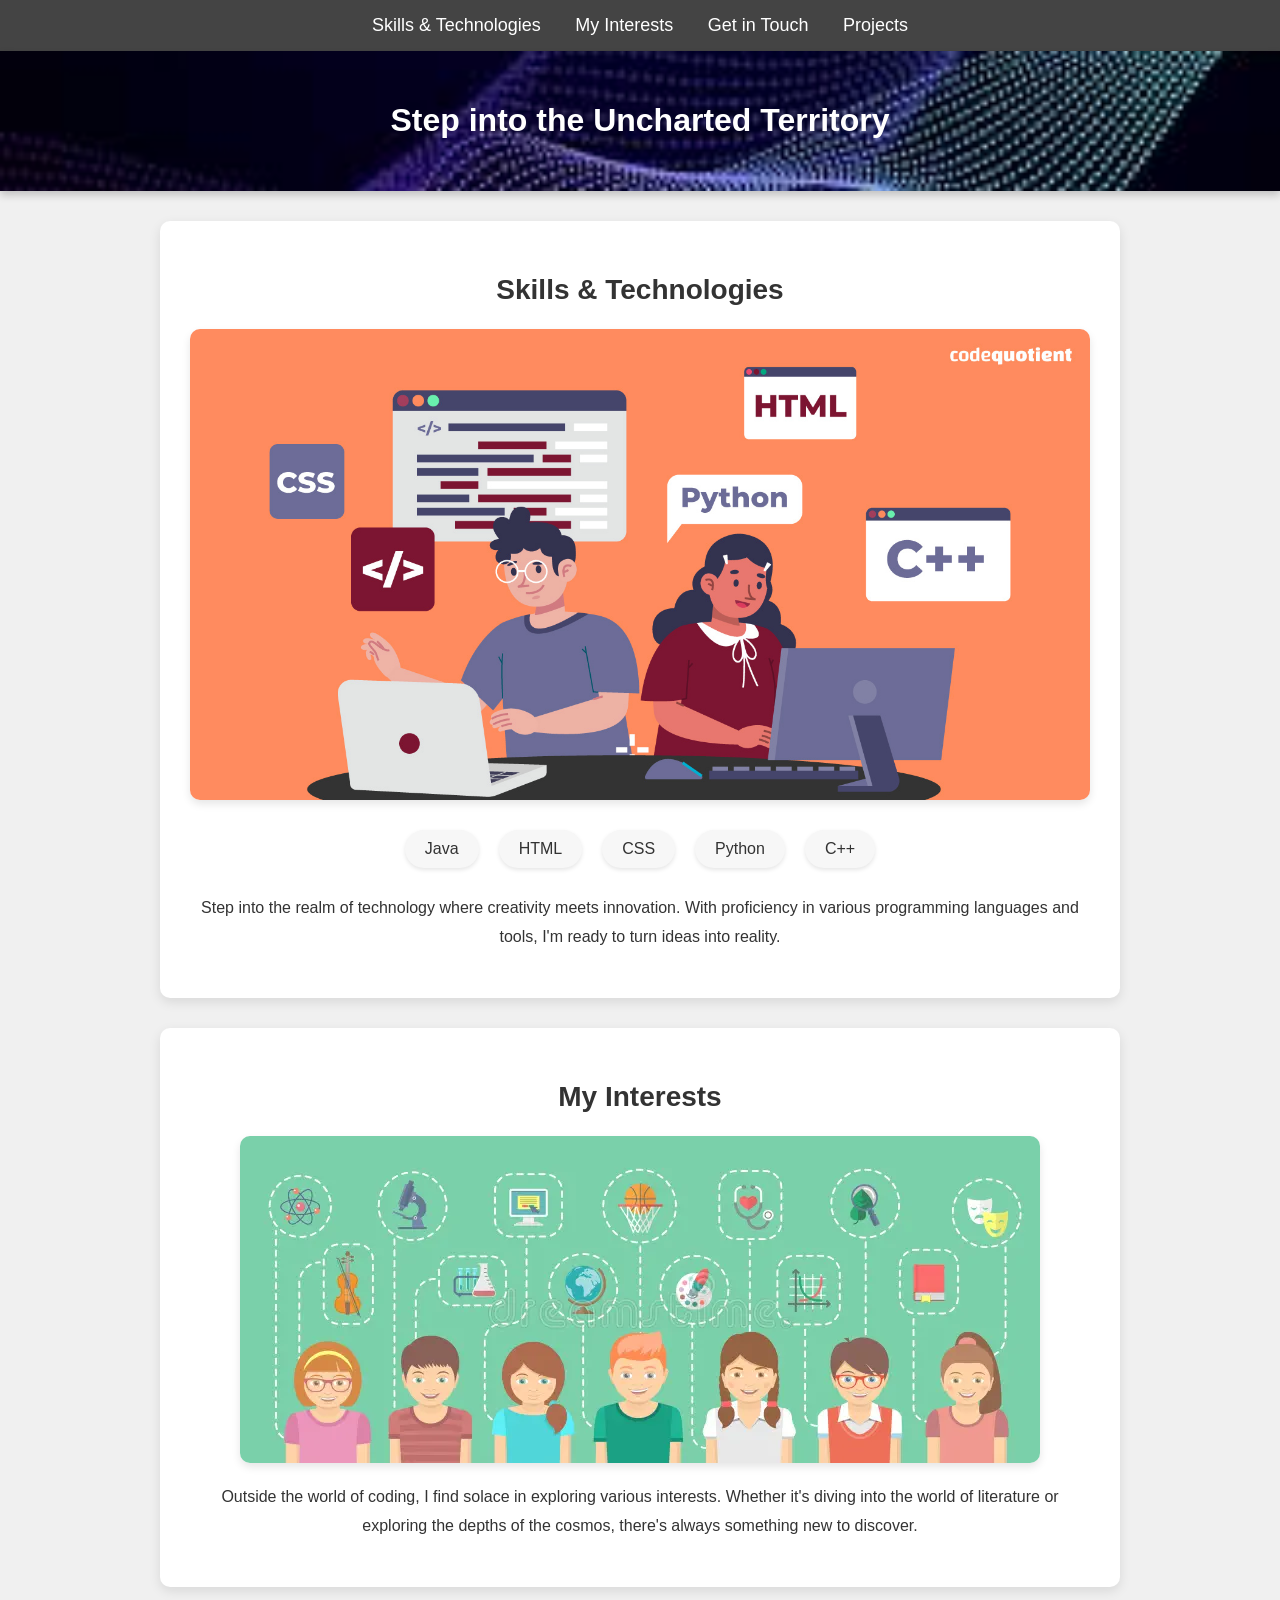
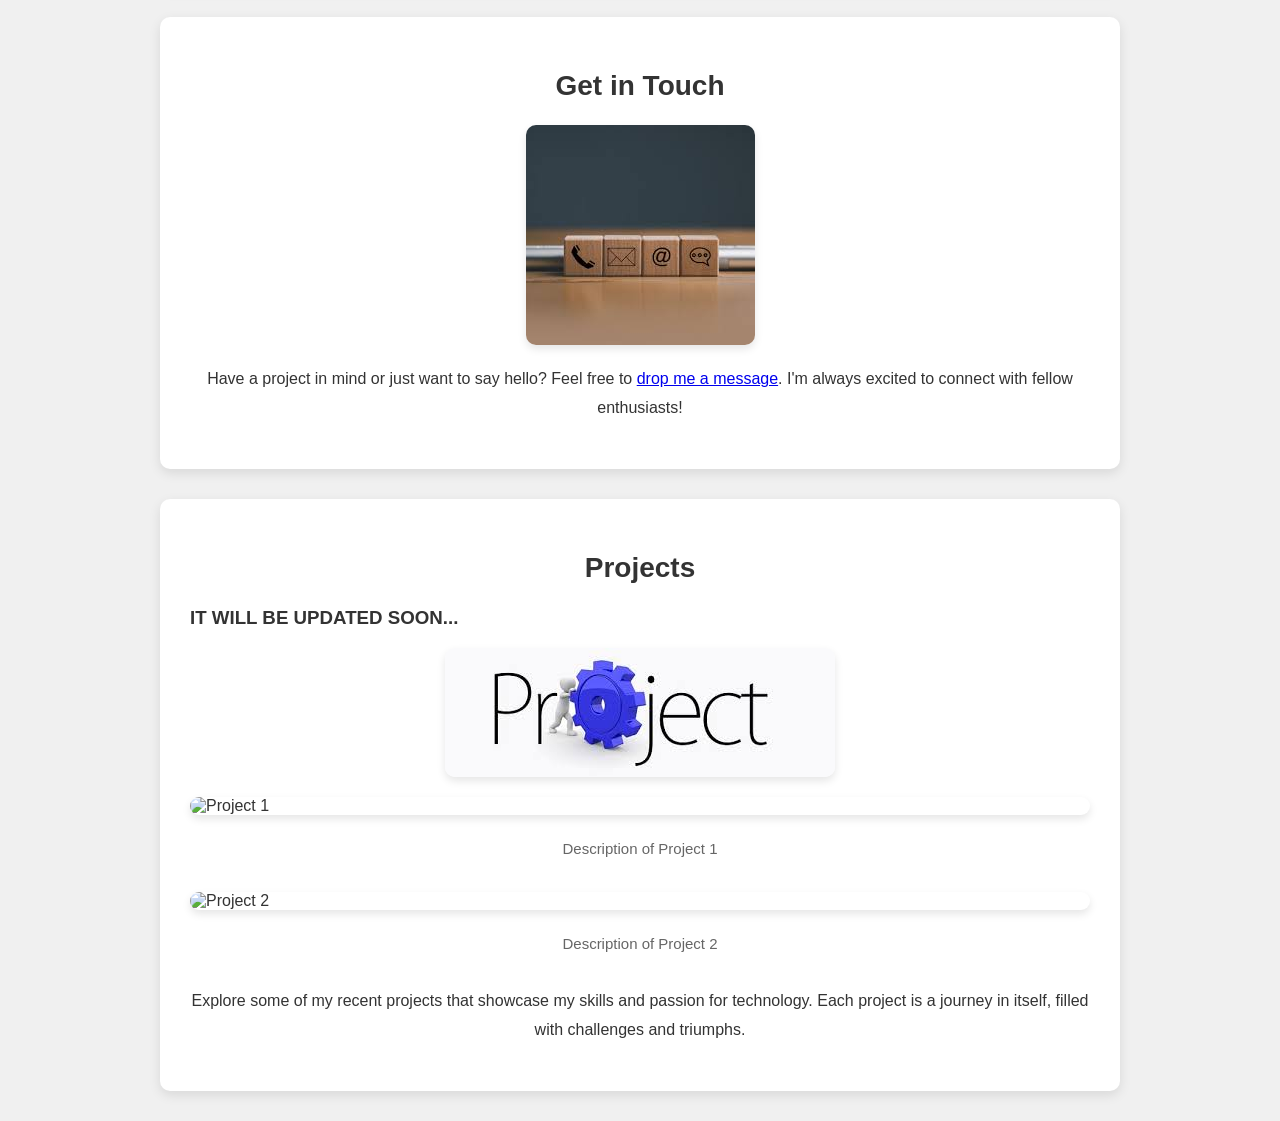
==== check.html @ 7812d4f0 "Add files via upload" ====
<!DOCTYPE html>
<html lang="en">
<head>
    <meta charset="UTF-8">
    <meta name="viewport" content="width=device-width, initial-scale=1.0">
    <title>Sourya Kumar - Journey into Technology</title>
    <style>
        /* Base styles */
        body {
            font-family: 'Helvetica Neue', Arial, sans-serif;
            margin: 0;
            padding: 0;
            background-color: #f0f0f0;
            color: #333;
        }

        header {
            background-color: #333;
            color: white;
            padding: 30px;
            text-align: center;
            background-image: linear-gradient(to bottom right, #333, #555);
            box-shadow: 0 4px 8px rgba(0, 0, 0, 0.2);
            background: url('header_bg.jpg') no-repeat center center/cover;
        }

        nav {
            background-color: #444;
            text-align: center;
            padding: 15px;
            box-shadow: 0 2px 4px rgba(0, 0, 0, 0.1);
        }

        nav a {
            color: white;
            text-decoration: none;
            margin: 0 15px;
            font-size: 18px;
            transition: color 0.3s ease, transform 0.3s ease;
        }

        nav a:hover {
            color: #ffd700;
            transform: scale(1.1);
        }

        section {
            padding: 30px;
            margin: 30px auto;
            max-width: 900px;
            background-color: #fff;
            border-radius: 10px;
            box-shadow: 0 4px 12px rgba(0, 0, 0, 0.1);
        }

        h2 {
            font-family: 'Segoe UI', Tahoma, Geneva, Verdana, sans-serif;
            color: #333;
            font-size: 28px;
            text-align: center;
        }

        p {
            line-height: 1.8;
            font-size: 16px;
            text-align: center;
        }

        img {
            max-width: 100%;
            border-radius: 10px;
            box-shadow: 0 4px 8px rgba(0, 0, 0, 0.1);
            margin-bottom: 20px;
            display: block;
            margin-left: auto;
            margin-right: auto;
        }

        ul {
            list-style: none;
            padding: 0;
            text-align: center;
        }

        ul li {
            padding: 10px 20px;
            margin: 10px;
            background-color: #f7f7f7;
            border-radius: 20px;
            display: inline-block;
            font-size: 16px;
            color: #333;
            box-shadow: 0 2px 4px rgba(0, 0, 0, 0.1);
        }

        .project {
            margin-bottom: 30px;
        }

        .project img {
            transition: transform 0.3s ease;
        }

        .project img:hover {
            transform: scale(1.05);
        }

        .project-description {
            font-size: 15px;
            color: #666;
            text-align: center;
        }

        /* Media queries for responsive design */
        @media only screen and (max-width: 768px) {
            body {
                font-size: 16px;
            }

            header {
                font-size: 24px;
                padding: 20px 10px;
            }

            nav {
                padding: 10px 0;
            }

            nav a {
                margin: 0 10px;
                font-size: 16px;
            }

            section {
                padding: 20px;
                margin: 10px;
            }

            ul li {
                padding: 8px 16px;
                margin: 8px;
                font-size: 14px;
            }

            .project-description {
                font-size: 14px;
            }
        }
    </style>
</head>
<body>
    <nav>
        <a href="#" onclick="scrollToSection('coding-skills')">Skills &amp; Technologies</a>
        <a href="#" onclick="scrollToSection('interests')">My Interests</a>
        <a href="#" onclick="scrollToSection('contact')">Get in Touch</a>
        <a href="#" onclick="scrollToSection('projects')">Projects</a>
    </nav>

    <header>
        <h1>Step into the Uncharted Territory</h1>
    </header>

    <section id="coding-skills">
        <h2>Skills &amp; Technologies</h2>
        <img src="coding_skills.jpg" alt="Coding Skills">
        <ul id="coding-skills-list"></ul>
        <p>Step into the realm of technology where creativity meets innovation. With proficiency in various programming languages and tools, I'm ready to turn ideas into reality.</p>
    </section>

    <section id="interests">
        <h2>My Interests</h2>
        <img src="interests.jpg" alt="Interests">
        <p>Outside the world of coding, I find solace in exploring various interests. Whether it's diving into the world of literature or exploring the depths of the cosmos, there's always something new to discover.</p>
    </section>

    <section id="contact">
        <h2>Get in Touch</h2>
        <img src="contact_info.jpg" alt="Contact Information">
        <p>Have a project in mind or just want to say hello? Feel free to <a href="mailto:sourya791m@example.com">drop me a message</a>. I'm always excited to connect with fellow enthusiasts!</p>
    </section>

    <section id="projects">
        <h2>Projects</h2>
        <h3>IT WILL BE UPDATED SOON...</h3>
        <img src="projects.jpg" alt="Projects Showcase">
        <div id="projects-list"></div>
        <p>Explore some of my recent projects that showcase my skills and passion for technology. Each project is a journey in itself, filled with challenges and triumphs.</p>
    </section>

    <script>
        const codingSkills = ['Java', 'HTML', 'CSS', 'Python', 'C++'];
        const projects = [
            { name: 'Project 1', image: 'project1.jpg', description: 'Description of Project 1' },
            { name: 'Project 2', image: 'project2.jpg', description: 'Description of Project 2' }
        ];

        function populateCodingSkills() {
            const codingSkillsList = document.getElementById('coding-skills-list');
            codingSkills.forEach(skill => {
                const listItem = document.createElement('li');
                listItem.textContent = skill;
                codingSkillsList.appendChild(listItem);
            });
        }

        function populateProjects() {
            const projectsList = document.getElementById('projects-list');
            projects.forEach(project => {
                const projectDiv = document.createElement('div');
                projectDiv.classList.add('project');

                const image = document.createElement('img');
                image.src = project.image;
                image.alt = project.name;
                projectDiv.appendChild(image);

                const description = document.createElement('p');
                description.classList.add('project-description');
                description.textContent = project.description;
                projectDiv.appendChild(description);

                projectsList.appendChild(projectDiv);
            });
        }

        function scrollToSection(sectionId) {
            const section = document.getElementById(sectionId);
            section.scrollIntoView({ behavior: 'smooth' });
        }

        window.onload = function() {
            populateCodingSkills();
            populateProjects();
        };
    </script>
</body>
</html>
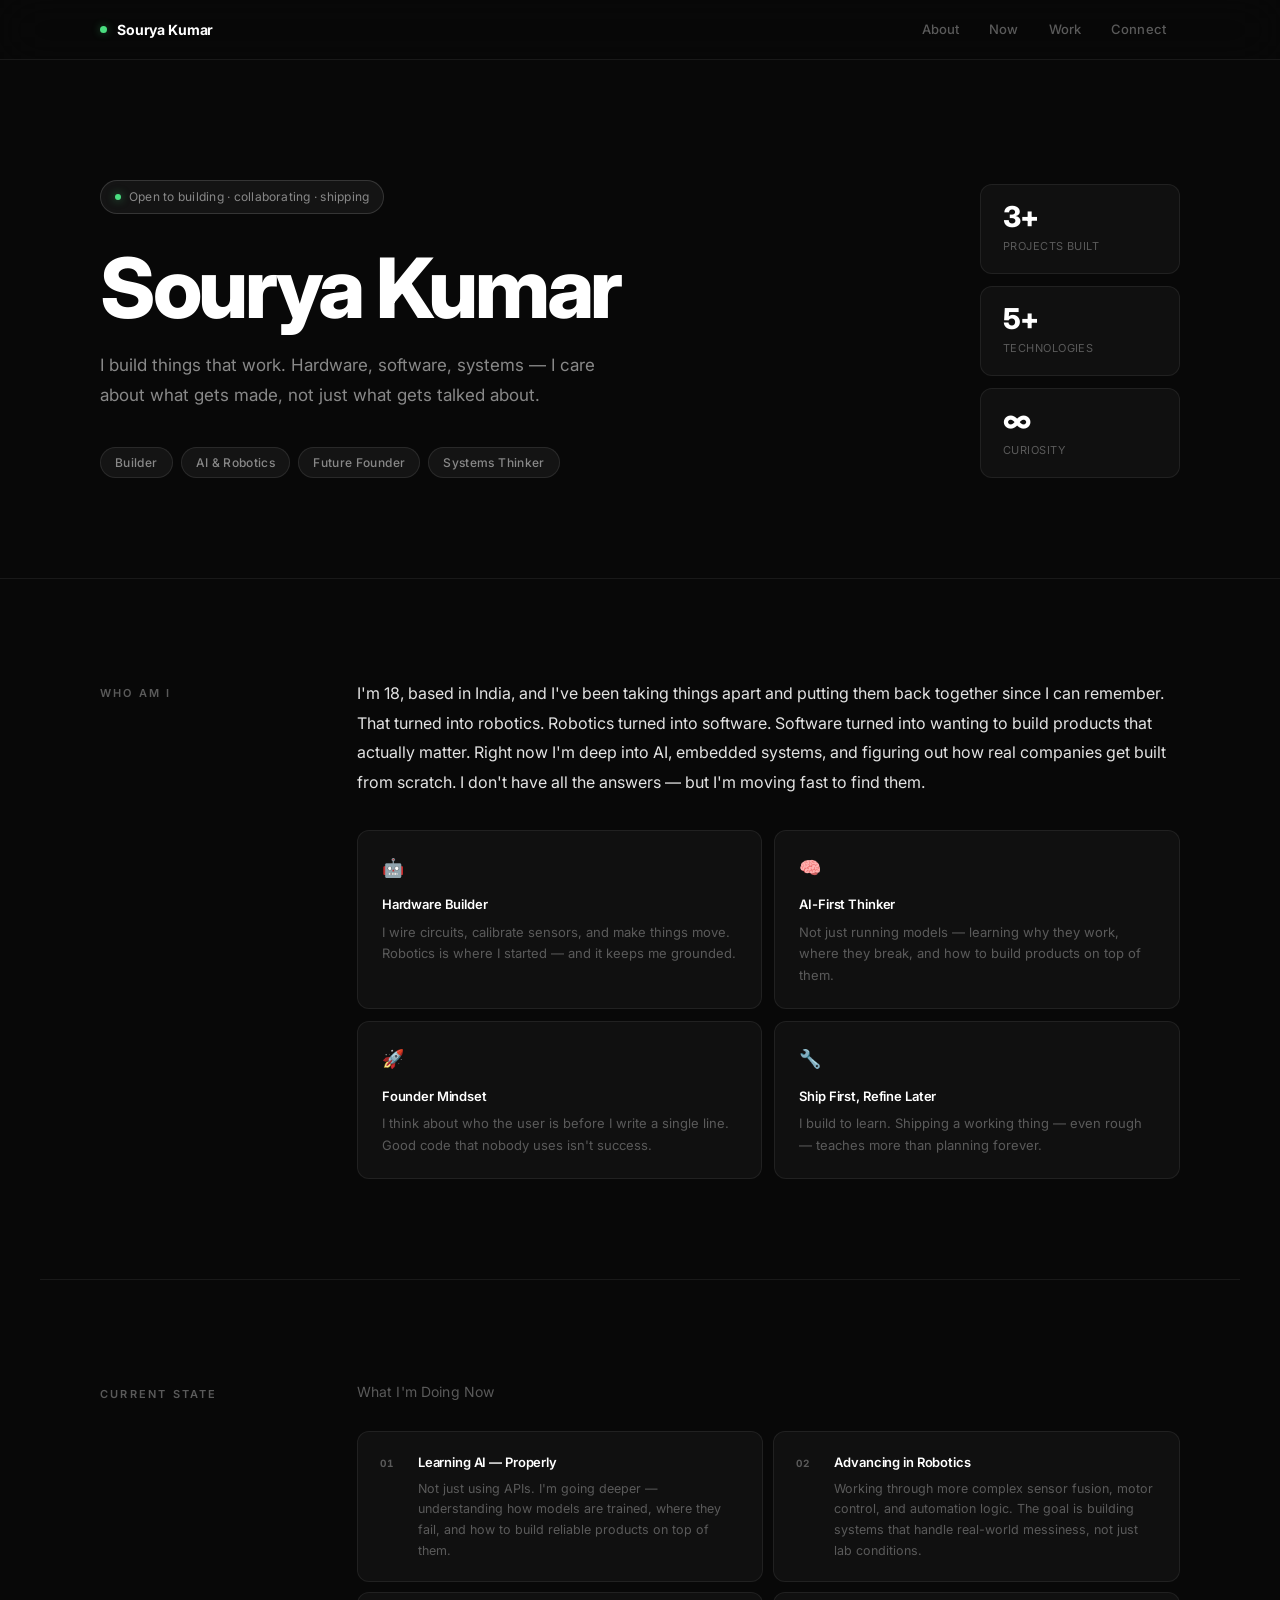
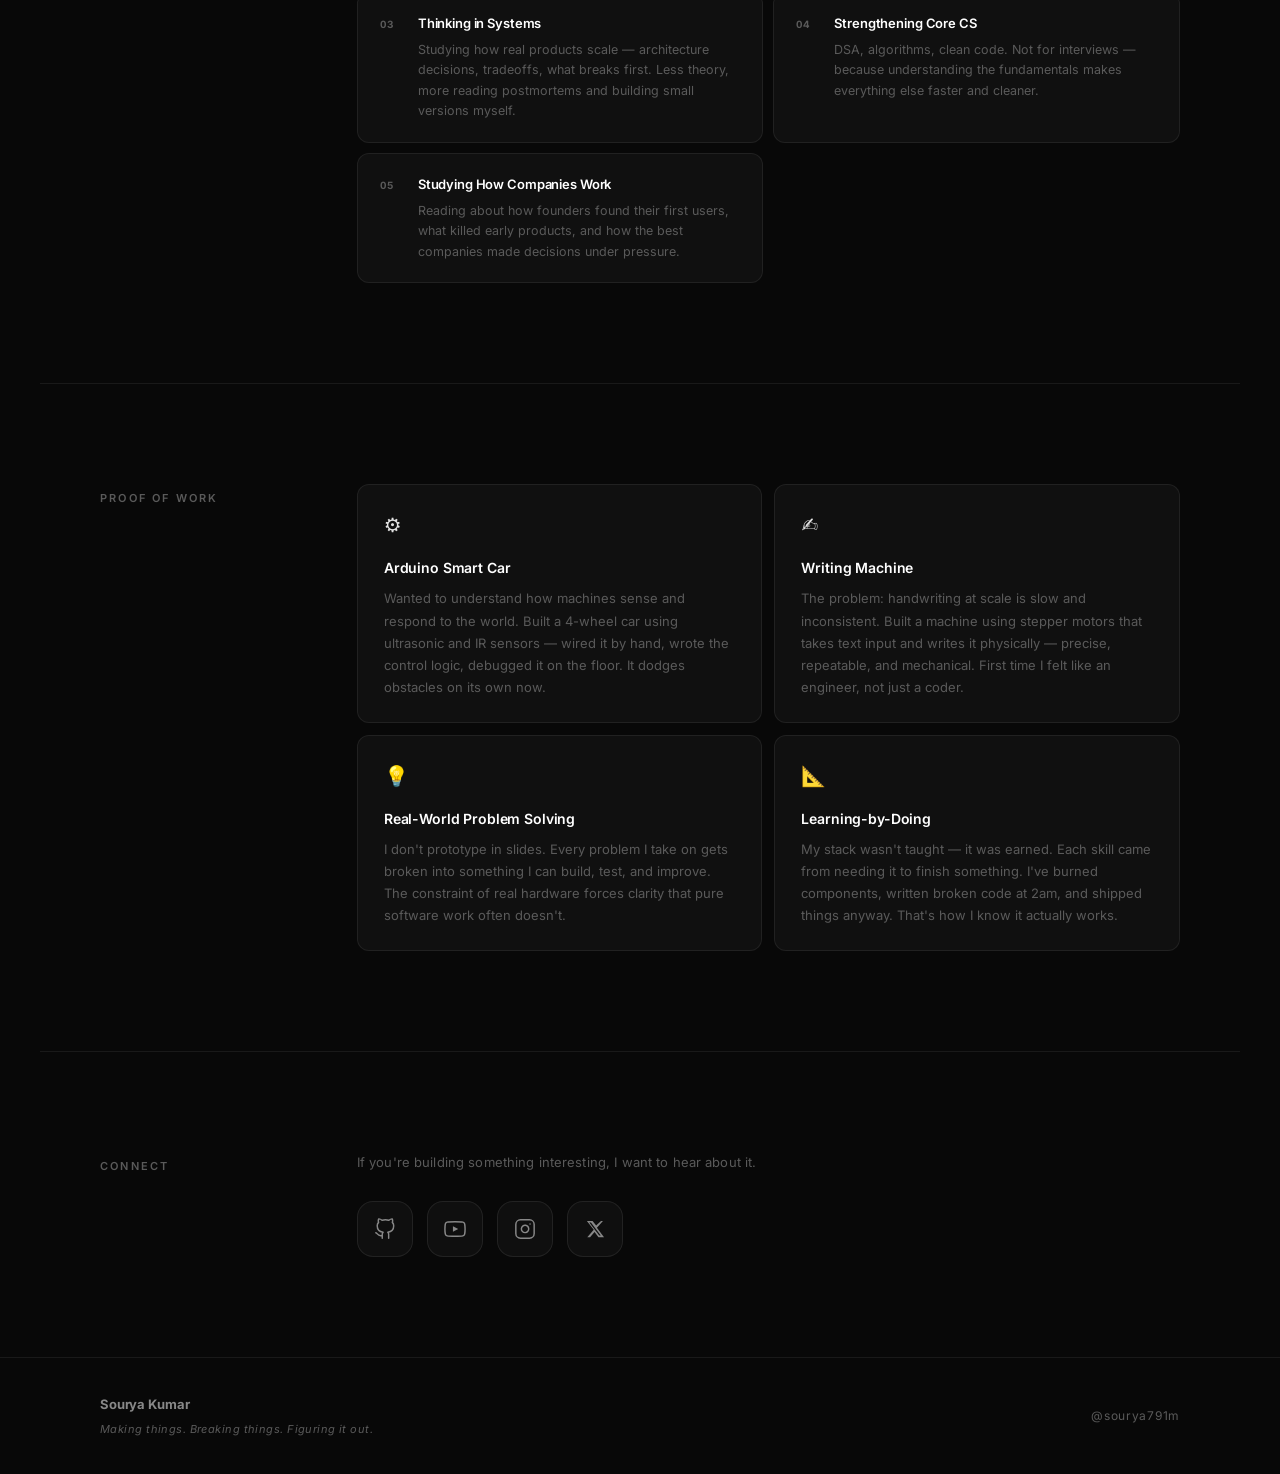
==== commit 3a6e9f59: "Add files via upload" ====
--- a/check.html
+++ b/check.html
@@ -1,237 +1,787 @@
 <!DOCTYPE html>
 <html lang="en">
 <head>
-    <meta charset="UTF-8">
-    <meta name="viewport" content="width=device-width, initial-scale=1.0">
-    <title>Sourya Kumar - Journey into Technology</title>
-    <style>
-        /* Base styles */
-        body {
-            font-family: 'Helvetica Neue', Arial, sans-serif;
-            margin: 0;
-            padding: 0;
-            background-color: #f0f0f0;
-            color: #333;
-        }
-
-        header {
-            background-color: #333;
-            color: white;
-            padding: 30px;
-            text-align: center;
-            background-image: linear-gradient(to bottom right, #333, #555);
-            box-shadow: 0 4px 8px rgba(0, 0, 0, 0.2);
-            background: url('header_bg.jpg') no-repeat center center/cover;
-        }
-
-        nav {
-            background-color: #444;
-            text-align: center;
-            padding: 15px;
-            box-shadow: 0 2px 4px rgba(0, 0, 0, 0.1);
-        }
-
-        nav a {
-            color: white;
-            text-decoration: none;
-            margin: 0 15px;
-            font-size: 18px;
-            transition: color 0.3s ease, transform 0.3s ease;
-        }
-
-        nav a:hover {
-            color: #ffd700;
-            transform: scale(1.1);
-        }
-
-        section {
-            padding: 30px;
-            margin: 30px auto;
-            max-width: 900px;
-            background-color: #fff;
-            border-radius: 10px;
-            box-shadow: 0 4px 12px rgba(0, 0, 0, 0.1);
-        }
-
-        h2 {
-            font-family: 'Segoe UI', Tahoma, Geneva, Verdana, sans-serif;
-            color: #333;
-            font-size: 28px;
-            text-align: center;
-        }
-
-        p {
-            line-height: 1.8;
-            font-size: 16px;
-            text-align: center;
-        }
-
-        img {
-            max-width: 100%;
-            border-radius: 10px;
-            box-shadow: 0 4px 8px rgba(0, 0, 0, 0.1);
-            margin-bottom: 20px;
-            display: block;
-            margin-left: auto;
-            margin-right: auto;
-        }
-
-        ul {
-            list-style: none;
-            padding: 0;
-            text-align: center;
-        }
-
-        ul li {
-            padding: 10px 20px;
-            margin: 10px;
-            background-color: #f7f7f7;
-            border-radius: 20px;
-            display: inline-block;
-            font-size: 16px;
-            color: #333;
-            box-shadow: 0 2px 4px rgba(0, 0, 0, 0.1);
-        }
-
-        .project {
-            margin-bottom: 30px;
-        }
-
-        .project img {
-            transition: transform 0.3s ease;
-        }
-
-        .project img:hover {
-            transform: scale(1.05);
-        }
-
-        .project-description {
-            font-size: 15px;
-            color: #666;
-            text-align: center;
-        }
-
-        /* Media queries for responsive design */
-        @media only screen and (max-width: 768px) {
-            body {
-                font-size: 16px;
-            }
-
-            header {
-                font-size: 24px;
-                padding: 20px 10px;
-            }
-
-            nav {
-                padding: 10px 0;
-            }
-
-            nav a {
-                margin: 0 10px;
-                font-size: 16px;
-            }
-
-            section {
-                padding: 20px;
-                margin: 10px;
-            }
-
-            ul li {
-                padding: 8px 16px;
-                margin: 8px;
-                font-size: 14px;
-            }
-
-            .project-description {
-                font-size: 14px;
-            }
-        }
-    </style>
+  <meta charset="UTF-8" />
+  <meta name="viewport" content="width=device-width, initial-scale=1.0" />
+  <title>Sourya Kumar</title>
+  <link rel="icon" type="image/jpeg" href="https://raw.githubusercontent.com/sourya791m/sourya791m/refs/heads/main/ce9fd5ad449721f0bf1268e40937153a.jpg">
+  <link rel="apple-touch-icon" href="https://raw.githubusercontent.com/sourya791m/sourya791m/refs/heads/main/ce9fd5ad449721f0bf1268e40937153a.jpg">
+  <link rel="shortcut icon" type="image/jpeg" href="https://raw.githubusercontent.com/sourya791m/sourya791m/refs/heads/main/ce9fd5ad449721f0bf1268e40937153a.jpg">
+  <link rel="preconnect" href="https://fonts.googleapis.com" />
+  <link href="https://fonts.googleapis.com/css2?family=Inter:wght@300;400;500;600;700;800&display=swap" rel="stylesheet" />
+  <style>
+
+    /* ════════════════════════════════════════════
+       TOKENS
+    ════════════════════════════════════════════ */
+    :root {
+      --bg:         #080808;
+      --bg-card:    #101010;
+      --bg-card2:   #131313;
+      --bg-hover:   #181818;
+      --border:     rgba(255,255,255,0.07);
+      --border-hi:  rgba(255,255,255,0.14);
+      --text:       #e2e2e2;
+      --muted:      #5a5a5a;
+      --dim:        #888888;
+      --accent:     #ffffff;
+      --green:      #4ade80;
+      --tag-bg:     rgba(255,255,255,0.05);
+      --tag-bd:     rgba(255,255,255,0.09);
+      --radius-sm:  8px;
+      --radius:     12px;
+      --radius-lg:  18px;
+      --wrap:       1200px;
+      --col-gap:    clamp(40px, 6vw, 80px);
+    }
+
+    /* ════════════════════════════════════════════
+       RESET & BASE
+    ════════════════════════════════════════════ */
+    *, *::before, *::after { margin:0; padding:0; box-sizing:border-box; }
+    html { scroll-behavior: smooth; }
+    body {
+      font-family: 'Inter', system-ui, sans-serif;
+      background: var(--bg);
+      color: var(--text);
+      line-height: 1.65;
+      -webkit-font-smoothing: antialiased;
+      overflow-x: hidden;
+    }
+
+    /* ════════════════════════════════════════════
+       PAGE CONTAINER
+    ════════════════════════════════════════════ */
+    .container {
+      max-width: var(--wrap);
+      margin: 0 auto;
+      padding: 0 clamp(20px, 5vw, 60px);
+    }
+
+    /* ════════════════════════════════════════════
+       NAVBAR
+    ════════════════════════════════════════════ */
+    nav {
+      position: fixed;
+      top: 0; left: 0; right: 0;
+      z-index: 200;
+      height: 60px;
+      background: rgba(8,8,8,0.88);
+      backdrop-filter: blur(24px);
+      border-bottom: 1px solid var(--border);
+    }
+    .nav-inner {
+      max-width: var(--wrap);
+      margin: 0 auto;
+      padding: 0 clamp(20px, 5vw, 60px);
+      height: 100%;
+      display: flex;
+      justify-content: space-between;
+      align-items: center;
+    }
+    .nav-logo {
+      display: flex;
+      align-items: center;
+      gap: 10px;
+    }
+    .nav-logo-dot {
+      width: 7px; height: 7px;
+      border-radius: 50%;
+      background: var(--green);
+      box-shadow: 0 0 8px #4ade8066;
+      animation: blink 2.6s ease-in-out infinite;
+    }
+    .nav-name {
+      font-size: 14px;
+      font-weight: 700;
+      color: var(--accent);
+      letter-spacing: -0.01em;
+    }
+    .nav-links {
+      display: flex;
+      align-items: center;
+      gap: 2px;
+    }
+    .nav-links a {
+      color: var(--muted);
+      text-decoration: none;
+      font-size: 13px;
+      font-weight: 500;
+      padding: 7px 14px;
+      border-radius: var(--radius-sm);
+      transition: color 0.2s, background 0.2s;
+      letter-spacing: 0.01em;
+    }
+    .nav-links a:hover {
+      color: var(--text);
+      background: rgba(255,255,255,0.06);
+    }
+
+    /* ════════════════════════════════════════════
+       SECTION SCAFFOLD — label col + content col
+    ════════════════════════════════════════════ */
+    .sec-wrap {
+      max-width: var(--wrap);
+      margin: 0 auto;
+      padding: clamp(60px,8vw,100px) clamp(20px,5vw,60px);
+      border-bottom: 1px solid var(--border);
+    }
+    .sec-wrap:last-of-type { border-bottom: none; }
+
+    /* Two-column scaffold: label | content */
+    .sec-layout {
+      display: grid;
+      grid-template-columns: 180px 1fr;
+      gap: 0 var(--col-gap);
+      align-items: start;
+    }
+
+    /* Section label (left spine) */
+    .sec-label {
+      font-size: 11px;
+      font-weight: 600;
+      letter-spacing: 0.2em;
+      text-transform: uppercase;
+      color: var(--muted);
+      padding-top: 5px;
+      position: sticky;
+      top: 80px;
+    }
+
+    /* ════════════════════════════════════════════
+       SECTION HEADING
+    ════════════════════════════════════════════ */
+    .sec-heading {
+      font-size: clamp(1.4rem, 2.2vw, 1.8rem);
+      font-weight: 700;
+      color: var(--accent);
+      letter-spacing: -0.02em;
+      line-height: 1.2;
+      margin-bottom: 20px;
+    }
+    .sec-sub {
+      font-size: 15px;
+      color: var(--dim);
+      line-height: 1.75;
+      margin-bottom: 36px;
+      max-width: 640px;
+    }
+
+    /* ════════════════════════════════════════════
+       HERO
+    ════════════════════════════════════════════ */
+    #hero {
+      padding-top: calc(60px + clamp(60px,10vw,120px));
+      padding-bottom: clamp(60px,8vw,100px);
+      border-bottom: 1px solid var(--border);
+    }
+    .hero-inner {
+      max-width: var(--wrap);
+      margin: 0 auto;
+      padding: 0 clamp(20px,5vw,60px);
+      display: grid;
+      grid-template-columns: 1fr auto;
+      align-items: end;
+      gap: 40px;
+    }
+    .hero-left {}
+    .hero-status {
+      display: inline-flex;
+      align-items: center;
+      gap: 8px;
+      padding: 6px 14px;
+      border: 1px solid var(--border-hi);
+      border-radius: 40px;
+      font-size: 12px;
+      color: var(--dim);
+      margin-bottom: 32px;
+      background: var(--tag-bg);
+      letter-spacing: 0.02em;
+    }
+    .status-dot {
+      width: 6px; height: 6px;
+      border-radius: 50%;
+      background: var(--green);
+      box-shadow: 0 0 8px #4ade8088;
+      animation: blink 2.4s ease-in-out infinite;
+    }
+    @keyframes blink {
+      0%,100% { opacity:1; }
+      50%      { opacity:0.25; }
+    }
+    .hero-name {
+      font-size: clamp(3rem, 6.5vw, 5.5rem);
+      font-weight: 800;
+      color: var(--accent);
+      letter-spacing: -0.04em;
+      line-height: 1.0;
+      margin-bottom: 22px;
+    }
+    .hero-tagline {
+      font-size: clamp(15px, 1.5vw, 17px);
+      font-weight: 400;
+      color: var(--dim);
+      max-width: 520px;
+      line-height: 1.75;
+      margin-bottom: 36px;
+    }
+    .hero-roles {
+      display: flex;
+      flex-wrap: wrap;
+      gap: 8px;
+    }
+    .chip {
+      font-size: 12px;
+      font-weight: 500;
+      color: var(--dim);
+      padding: 5px 14px;
+      border: 1px solid var(--tag-bd);
+      border-radius: 40px;
+      background: var(--tag-bg);
+      letter-spacing: 0.03em;
+      transition: border-color 0.2s, color 0.2s;
+    }
+    .chip:hover { border-color: var(--border-hi); color: var(--text); }
+    .connect-row:hover .connect-platform { color: var(--accent); }
+    .pow-item:hover .pow-icon { transform: scale(1.12); display: inline-block; transition: transform 0.2s; }
+    .card:hover .card-icon { transform: scale(1.12); display: inline-block; transition: transform 0.2s; }
+
+    /* Hero right — stats panel */
+    .hero-right {
+      display: flex;
+      flex-direction: column;
+      gap: 12px;
+      min-width: 200px;
+    }
+    .hero-stat {
+      background: var(--bg-card);
+      border: 1px solid var(--border);
+      border-radius: var(--radius);
+      padding: 18px 22px;
+      transition: border-color 0.2s, background 0.2s;
+    }
+    .hero-stat:hover { border-color: var(--border-hi); background: var(--bg-hover); }
+    .hero-stat-num {
+      font-size: 1.8rem;
+      font-weight: 800;
+      color: var(--accent);
+      letter-spacing: -0.04em;
+      line-height: 1;
+    }
+    .hero-stat-label {
+      font-size: 11px;
+      color: var(--muted);
+      margin-top: 5px;
+      letter-spacing: 0.04em;
+      text-transform: uppercase;
+    }
+
+    /* ════════════════════════════════════════════
+       WHO AM I
+    ════════════════════════════════════════════ */
+    .who-text {
+      font-size: 16px;
+      font-weight: 400;
+      color: var(--text);
+      line-height: 1.85;
+      margin-bottom: 32px;
+    }
+    .card-grid {
+      display: grid;
+      grid-template-columns: repeat(2, 1fr);
+      gap: 12px;
+    }
+    .card {
+      background: var(--bg-card);
+      border: 1px solid var(--border);
+      border-radius: var(--radius);
+      padding: 22px 24px;
+      transition: border-color 0.22s, background 0.22s, transform 0.22s;
+      cursor: default;
+    }
+    .card:hover {
+      border-color: var(--border-hi);
+      background: var(--bg-hover);
+      transform: translateY(-3px);
+    }
+    .card-icon { font-size: 18px; margin-bottom: 12px; display: block; }
+    .card-title {
+      font-size: 13px;
+      font-weight: 600;
+      color: var(--accent);
+      margin-bottom: 6px;
+      letter-spacing: -0.01em;
+    }
+    .card-desc { font-size: 13px; color: var(--muted); line-height: 1.65; }
+
+    /* ════════════════════════════════════════════
+       CURRENT STATE
+    ════════════════════════════════════════════ */
+    .state-subtitle {
+      font-size: 14px;
+      color: var(--muted);
+      margin-bottom: 28px;
+      font-weight: 400;
+      letter-spacing: 0.01em;
+    }
+    .state-list {
+      display: grid;
+      grid-template-columns: 1fr 1fr;
+      gap: 10px;
+    }
+    .state-item {
+      background: var(--bg-card);
+      border: 1px solid var(--border);
+      border-radius: var(--radius);
+      padding: 20px 22px;
+      display: flex;
+      gap: 16px;
+      align-items: flex-start;
+      transition: border-color 0.22s, background 0.22s, transform 0.22s;
+    }
+    .state-item:hover {
+      border-color: var(--border-hi);
+      background: var(--bg-hover);
+      transform: translateY(-2px);
+    }
+    .state-num {
+      font-size: 10px;
+      font-weight: 700;
+      color: var(--muted);
+      letter-spacing: 0.1em;
+      padding-top: 3px;
+      min-width: 22px;
+      font-variant-numeric: tabular-nums;
+    }
+    .state-content { flex: 1; }
+    .state-title {
+      font-size: 13px;
+      font-weight: 600;
+      color: var(--accent);
+      margin-bottom: 5px;
+      letter-spacing: -0.01em;
+    }
+    .state-desc { font-size: 12.5px; color: var(--muted); line-height: 1.65; }
+
+    /* ════════════════════════════════════════════
+       PROOF OF WORK
+    ════════════════════════════════════════════ */
+    .pow-grid {
+      display: grid;
+      grid-template-columns: repeat(2, 1fr);
+      gap: 12px;
+    }
+    .pow-item {
+      background: var(--bg-card);
+      border: 1px solid var(--border);
+      border-radius: var(--radius);
+      padding: 24px 26px;
+      transition: border-color 0.22s, background 0.22s, transform 0.22s;
+    }
+    .pow-item:hover {
+      border-color: var(--border-hi);
+      background: var(--bg-hover);
+      transform: translateY(-3px);
+    }
+    .pow-icon { font-size: 20px; margin-bottom: 14px; display: block; }
+    .pow-title {
+      font-size: 14px;
+      font-weight: 600;
+      color: var(--accent);
+      margin-bottom: 8px;
+      letter-spacing: -0.01em;
+    }
+    .pow-desc { font-size: 13px; color: var(--muted); line-height: 1.7; }
+
+    /* ════════════════════════════════════════════
+       CONNECT
+    ════════════════════════════════════════════ */
+    .connect-intro {
+      font-size: 13px;
+      color: var(--muted);
+      margin-bottom: 28px;
+      letter-spacing: 0.01em;
+      line-height: 1.6;
+    }
+    .connect-grid {
+      display: flex;
+      gap: 14px;
+      flex-wrap: wrap;
+    }
+    .connect-row {
+      position: relative;
+      display: flex;
+      align-items: center;
+      justify-content: center;
+      width: 56px;
+      height: 56px;
+      border-radius: 16px;
+      border: 1px solid rgba(255,255,255,0.08);
+      background: rgba(255,255,255,0.03);
+      text-decoration: none;
+      color: #888888;
+      transition: color 0.22s ease, background 0.22s ease,
+                  border-color 0.22s ease, transform 0.22s ease,
+                  box-shadow 0.22s ease;
+      flex-shrink: 0;
+    }
+    .connect-row:hover {
+      color: #ffffff;
+      background: rgba(255,255,255,0.08);
+      border-color: rgba(255,255,255,0.18);
+      transform: translateY(-4px) scale(1.06);
+      box-shadow: 0 8px 24px rgba(0,0,0,0.5);
+    }
+    .connect-row svg { display: block; }
+
+    /* Tooltip */
+    .connect-row::after {
+      content: attr(data-tooltip);
+      position: absolute;
+      bottom: calc(100% + 10px);
+      left: 50%;
+      transform: translateX(-50%) translateY(4px);
+      background: rgba(20,20,20,0.96);
+      color: #cccccc;
+      font-family: 'Inter', system-ui, sans-serif;
+      font-size: 11px;
+      font-weight: 500;
+      letter-spacing: 0.05em;
+      white-space: nowrap;
+      padding: 5px 10px;
+      border-radius: 7px;
+      border: 1px solid rgba(255,255,255,0.08);
+      pointer-events: none;
+      opacity: 0;
+      transition: opacity 0.18s ease, transform 0.18s ease;
+    }
+    .connect-row:hover::after {
+      opacity: 1;
+      transform: translateX(-50%) translateY(0);
+    }
+    .connect-sep { display: none; }
+    .connect-platform { display: contents; }
+    .connect-handle { display: none; }
+
+    /* ════════════════════════════════════════════
+       FOOTER
+    ════════════════════════════════════════════ */
+    footer {
+      border-top: 1px solid var(--border);
+    }
+    .footer-inner {
+      max-width: var(--wrap);
+      margin: 0 auto;
+      padding: 36px clamp(20px,5vw,60px);
+      display: flex;
+      justify-content: space-between;
+      align-items: center;
+      flex-wrap: wrap;
+      gap: 14px;
+    }
+    .footer-left { display: flex; flex-direction: column; gap: 4px; }
+    .footer-name {
+      font-size: 13px;
+      font-weight: 700;
+      color: var(--dim);
+      letter-spacing: -0.01em;
+    }
+    .footer-tagline {
+      font-size: 11px;
+      color: var(--muted);
+      font-style: italic;
+      letter-spacing: 0.04em;
+    }
+    .footer-handle {
+      font-size: 12px;
+      color: var(--muted);
+      letter-spacing: 0.06em;
+    }
+
+    /* ════════════════════════════════════════════
+       SCROLL REVEAL
+    ════════════════════════════════════════════ */
+    .reveal {
+      opacity: 0;
+      transform: translateY(20px);
+      transition: opacity 0.6s ease, transform 0.6s ease;
+    }
+    .reveal.in { opacity: 1; transform: translateY(0); }
+    .reveal-d1 { transition-delay: 0.08s; }
+    .reveal-d2 { transition-delay: 0.16s; }
+    .reveal-d3 { transition-delay: 0.24s; }
+    .reveal-d4 { transition-delay: 0.32s; }
+    .reveal-d5 { transition-delay: 0.40s; }
+
+    /* ════════════════════════════════════════════
+       RESPONSIVE
+    ════════════════════════════════════════════ */
+
+    /* Tablet */
+    @media (max-width: 900px) {
+      .sec-layout {
+        grid-template-columns: 1fr;
+        gap: 20px 0;
+      }
+      .sec-label { position: static; }
+      .hero-inner {
+        grid-template-columns: 1fr;
+      }
+      .hero-right {
+        flex-direction: row;
+        flex-wrap: wrap;
+        min-width: unset;
+      }
+      .hero-stat { flex: 1; min-width: 140px; }
+      .state-list { grid-template-columns: 1fr; }
+      .connect-grid { grid-template-columns: 1fr; }
+    }
+
+    /* Mobile */
+    @media (max-width: 600px) {
+      .card-grid,
+      .pow-grid { grid-template-columns: 1fr; }
+      .hero-right { flex-direction: column; }
+      .hero-stat { min-width: unset; }
+      .footer-inner { flex-direction: column; align-items: flex-start; }
+      .nav-links a { padding: 6px 10px; font-size: 12px; }
+    }
+  </style>
 </head>
 <body>
-    <nav>
-        <a href="#" onclick="scrollToSection('coding-skills')">Skills &amp; Technologies</a>
-        <a href="#" onclick="scrollToSection('interests')">My Interests</a>
-        <a href="#" onclick="scrollToSection('contact')">Get in Touch</a>
-        <a href="#" onclick="scrollToSection('projects')">Projects</a>
-    </nav>
-
-    <header>
-        <h1>Step into the Uncharted Territory</h1>
-    </header>
-
-    <section id="coding-skills">
-        <h2>Skills &amp; Technologies</h2>
-        <img src="coding_skills.jpg" alt="Coding Skills">
-        <ul id="coding-skills-list"></ul>
-        <p>Step into the realm of technology where creativity meets innovation. With proficiency in various programming languages and tools, I'm ready to turn ideas into reality.</p>
-    </section>
-
-    <section id="interests">
-        <h2>My Interests</h2>
-        <img src="interests.jpg" alt="Interests">
-        <p>Outside the world of coding, I find solace in exploring various interests. Whether it's diving into the world of literature or exploring the depths of the cosmos, there's always something new to discover.</p>
-    </section>
-
-    <section id="contact">
-        <h2>Get in Touch</h2>
-        <img src="contact_info.jpg" alt="Contact Information">
-        <p>Have a project in mind or just want to say hello? Feel free to <a href="mailto:sourya791m@example.com">drop me a message</a>. I'm always excited to connect with fellow enthusiasts!</p>
-    </section>
-
-    <section id="projects">
-        <h2>Projects</h2>
-        <h3>IT WILL BE UPDATED SOON...</h3>
-        <img src="projects.jpg" alt="Projects Showcase">
-        <div id="projects-list"></div>
-        <p>Explore some of my recent projects that showcase my skills and passion for technology. Each project is a journey in itself, filled with challenges and triumphs.</p>
-    </section>
-
-    <script>
-        const codingSkills = ['Java', 'HTML', 'CSS', 'Python', 'C++'];
-        const projects = [
-            { name: 'Project 1', image: 'project1.jpg', description: 'Description of Project 1' },
-            { name: 'Project 2', image: 'project2.jpg', description: 'Description of Project 2' }
-        ];
-
-        function populateCodingSkills() {
-            const codingSkillsList = document.getElementById('coding-skills-list');
-            codingSkills.forEach(skill => {
-                const listItem = document.createElement('li');
-                listItem.textContent = skill;
-                codingSkillsList.appendChild(listItem);
-            });
+
+  <!-- ══════════ NAV ══════════ -->
+  <nav>
+    <div class="nav-inner">
+      <div class="nav-logo">
+        <span class="nav-logo-dot"></span>
+        <span class="nav-name">Sourya Kumar</span>
+      </div>
+      <div class="nav-links">
+        <a href="#who"   onclick="scroll2(event,'who')">About</a>
+        <a href="#state" onclick="scroll2(event,'state')">Now</a>
+        <a href="#pow"   onclick="scroll2(event,'pow')">Work</a>
+        <a href="#connect" onclick="scroll2(event,'connect')">Connect</a>
+      </div>
+    </div>
+  </nav>
+
+  <!-- ══════════ HERO ══════════ -->
+  <section id="hero">
+    <div class="hero-inner">
+      <div class="hero-left">
+        <div class="hero-status reveal">
+          <span class="status-dot"></span>
+          Open to building · collaborating · shipping
+        </div>
+        <h1 class="hero-name reveal reveal-d1">Sourya Kumar</h1>
+        <p class="hero-tagline reveal reveal-d2">
+          I build things that work. Hardware, software, systems — I care about what gets made, not just what gets talked about.
+        </p>
+        <div class="hero-roles reveal reveal-d3">
+          <span class="chip">Builder</span>
+          <span class="chip">AI &amp; Robotics</span>
+          <span class="chip">Future Founder</span>
+          <span class="chip">Systems Thinker</span>
+        </div>
+      </div>
+      <div class="hero-right reveal reveal-d2">
+        <div class="hero-stat">
+          <div class="hero-stat-num">3+</div>
+          <div class="hero-stat-label">Projects Built</div>
+        </div>
+        <div class="hero-stat">
+          <div class="hero-stat-num">5+</div>
+          <div class="hero-stat-label">Technologies</div>
+        </div>
+        <div class="hero-stat">
+          <div class="hero-stat-num">∞</div>
+          <div class="hero-stat-label">Curiosity</div>
+        </div>
+      </div>
+    </div>
+  </section>
+
+  <!-- ══════════ WHO AM I ══════════ -->
+  <div class="sec-wrap" id="who">
+    <div class="sec-layout">
+      <div class="sec-label reveal">Who Am I</div>
+      <div>
+        <p class="who-text reveal reveal-d1">
+          I'm 18, based in India, and I've been taking things apart and putting them back together since I can remember.
+          That turned into robotics. Robotics turned into software. Software turned into wanting to build products
+          that actually matter. Right now I'm deep into AI, embedded systems, and figuring out how real companies
+          get built from scratch. I don't have all the answers — but I'm moving fast to find them.
+        </p>
+        <div class="card-grid reveal reveal-d2">
+          <div class="card">
+            <span class="card-icon">🤖</span>
+            <div class="card-title">Hardware Builder</div>
+            <div class="card-desc">I wire circuits, calibrate sensors, and make things move. Robotics is where I started — and it keeps me grounded.</div>
+          </div>
+          <div class="card">
+            <span class="card-icon">🧠</span>
+            <div class="card-title">AI-First Thinker</div>
+            <div class="card-desc">Not just running models — learning why they work, where they break, and how to build products on top of them.</div>
+          </div>
+          <div class="card">
+            <span class="card-icon">🚀</span>
+            <div class="card-title">Founder Mindset</div>
+            <div class="card-desc">I think about who the user is before I write a single line. Good code that nobody uses isn't success.</div>
+          </div>
+          <div class="card">
+            <span class="card-icon">🔧</span>
+            <div class="card-title">Ship First, Refine Later</div>
+            <div class="card-desc">I build to learn. Shipping a working thing — even rough — teaches more than planning forever.</div>
+          </div>
+        </div>
+      </div>
+    </div>
+  </div>
+
+  <!-- ══════════ CURRENT STATE ══════════ -->
+  <div class="sec-wrap" id="state">
+    <div class="sec-layout">
+      <div class="sec-label reveal">Current State</div>
+      <div>
+        <p class="state-subtitle reveal reveal-d1">What I'm Doing Now</p>
+        <div class="state-list">
+          <div class="state-item reveal reveal-d1">
+            <span class="state-num">01</span>
+            <div class="state-content">
+              <div class="state-title">Learning AI — Properly</div>
+              <div class="state-desc">Not just using APIs. I'm going deeper — understanding how models are trained, where they fail, and how to build reliable products on top of them.</div>
+            </div>
+          </div>
+          <div class="state-item reveal reveal-d2">
+            <span class="state-num">02</span>
+            <div class="state-content">
+              <div class="state-title">Advancing in Robotics</div>
+              <div class="state-desc">Working through more complex sensor fusion, motor control, and automation logic. The goal is building systems that handle real-world messiness, not just lab conditions.</div>
+            </div>
+          </div>
+          <div class="state-item reveal reveal-d3">
+            <span class="state-num">03</span>
+            <div class="state-content">
+              <div class="state-title">Thinking in Systems</div>
+              <div class="state-desc">Studying how real products scale — architecture decisions, tradeoffs, what breaks first. Less theory, more reading postmortems and building small versions myself.</div>
+            </div>
+          </div>
+          <div class="state-item reveal reveal-d4">
+            <span class="state-num">04</span>
+            <div class="state-content">
+              <div class="state-title">Strengthening Core CS</div>
+              <div class="state-desc">DSA, algorithms, clean code. Not for interviews — because understanding the fundamentals makes everything else faster and cleaner.</div>
+            </div>
+          </div>
+          <div class="state-item reveal reveal-d5">
+            <span class="state-num">05</span>
+            <div class="state-content">
+              <div class="state-title">Studying How Companies Work</div>
+              <div class="state-desc">Reading about how founders found their first users, what killed early products, and how the best companies made decisions under pressure.</div>
+            </div>
+          </div>
+        </div>
+      </div>
+    </div>
+  </div>
+
+  <!-- ══════════ PROOF OF WORK ══════════ -->
+  <div class="sec-wrap" id="pow">
+    <div class="sec-layout">
+      <div class="sec-label reveal">Proof of Work</div>
+      <div class="pow-grid">
+        <div class="pow-item reveal reveal-d1">
+          <span class="pow-icon">⚙️</span>
+          <div class="pow-title">Arduino Smart Car</div>
+          <div class="pow-desc">Wanted to understand how machines sense and respond to the world. Built a 4-wheel car using ultrasonic and IR sensors — wired it by hand, wrote the control logic, debugged it on the floor. It dodges obstacles on its own now.</div>
+        </div>
+        <div class="pow-item reveal reveal-d2">
+          <span class="pow-icon">✍️</span>
+          <div class="pow-title">Writing Machine</div>
+          <div class="pow-desc">The problem: handwriting at scale is slow and inconsistent. Built a machine using stepper motors that takes text input and writes it physically — precise, repeatable, and mechanical. First time I felt like an engineer, not just a coder.</div>
+        </div>
+        <div class="pow-item reveal reveal-d3">
+          <span class="pow-icon">💡</span>
+          <div class="pow-title">Real-World Problem Solving</div>
+          <div class="pow-desc">I don't prototype in slides. Every problem I take on gets broken into something I can build, test, and improve. The constraint of real hardware forces clarity that pure software work often doesn't.</div>
+        </div>
+        <div class="pow-item reveal reveal-d4">
+          <span class="pow-icon">📐</span>
+          <div class="pow-title">Learning-by-Doing</div>
+          <div class="pow-desc">My stack wasn't taught — it was earned. Each skill came from needing it to finish something. I've burned components, written broken code at 2am, and shipped things anyway. That's how I know it actually works.</div>
+        </div>
+      </div>
+    </div>
+  </div>
+
+  <!-- ══════════ CONNECT ══════════ -->
+  <div class="sec-wrap" id="connect">
+    <div class="sec-layout">
+      <div class="sec-label reveal">Connect</div>
+      <div>
+        <p class="connect-intro reveal reveal-d1">If you're building something interesting, I want to hear about it.</p>
+        <div class="connect-grid reveal reveal-d2">
+
+          <a href="https://github.com/sourya791m" target="_blank" class="connect-row" data-tooltip="GitHub" aria-label="GitHub">
+            <svg width="22" height="22" viewBox="0 0 24 24" fill="none" stroke="currentColor" stroke-width="1.6" stroke-linecap="round" stroke-linejoin="round">
+              <path d="M9 19c-5 1.5-5-2.5-7-3m14 6v-3.87a3.37 3.37 0 0 0-.94-2.61c3.14-.35 6.44-1.54 6.44-7A5.44 5.44 0 0 0 20 4.77 5.07 5.07 0 0 0 19.91 1S18.73.65 16 2.48a13.38 13.38 0 0 0-7 0C6.27.65 5.09 1 5.09 1A5.07 5.07 0 0 0 5 4.77a5.44 5.44 0 0 0-1.5 3.78c0 5.42 3.3 6.61 6.44 7A3.37 3.37 0 0 0 9 18.13V22"/>
+            </svg>
+          </a>
+
+          <a href="https://www.youtube.com/@sourya791m" target="_blank" class="connect-row" data-tooltip="YouTube" aria-label="YouTube">
+            <svg width="22" height="22" viewBox="0 0 24 24" fill="none" stroke="currentColor" stroke-width="1.6" stroke-linecap="round" stroke-linejoin="round">
+              <path d="M22.54 6.42a2.78 2.78 0 0 0-1.95-1.96C18.88 4 12 4 12 4s-6.88 0-8.59.46A2.78 2.78 0 0 0 1.46 6.42 29 29 0 0 0 1 12a29 29 0 0 0 .46 5.58 2.78 2.78 0 0 0 1.95 1.96C5.12 20 12 20 12 20s6.88 0 8.59-.46a2.78 2.78 0 0 0 1.95-1.96A29 29 0 0 0 23 12a29 29 0 0 0-.46-5.58z"/>
+              <polygon points="9.75 15.02 15.5 12 9.75 8.98 9.75 15.02" fill="currentColor" stroke="none"/>
+            </svg>
+          </a>
+
+          <a href="https://www.instagram.com/sourya791m" target="_blank" class="connect-row" data-tooltip="Instagram" aria-label="Instagram">
+            <svg width="22" height="22" viewBox="0 0 24 24" fill="none" stroke="currentColor" stroke-width="1.6" stroke-linecap="round" stroke-linejoin="round">
+              <rect x="2" y="2" width="20" height="20" rx="5" ry="5"/>
+              <path d="M16 11.37A4 4 0 1 1 12.63 8 4 4 0 0 1 16 11.37z"/>
+              <line x1="17.5" y1="6.5" x2="17.51" y2="6.5"/>
+            </svg>
+          </a>
+
+          <a href="https://twitter.com/sourya791m" target="_blank" class="connect-row" data-tooltip="X (Twitter)" aria-label="X">
+            <svg width="20" height="20" viewBox="0 0 24 24" fill="currentColor">
+              <path d="M18.244 2.25h3.308l-7.227 8.26 8.502 11.24H16.17l-4.714-6.231-5.401 6.231H2.744l7.73-8.835L2.25 2.25h6.845l4.256 5.628 5.893-5.628Zm-1.161 17.52h1.833L7.084 4.126H5.117z"/>
+            </svg>
+          </a>
+
+        </div>
+      </div>
+    </div>
+  </div>
+
+  <!-- ══════════ FOOTER ══════════ -->
+  <footer>
+    <div class="footer-inner">
+      <div class="footer-left">
+        <span class="footer-name">Sourya Kumar</span>
+        <span class="footer-tagline">Making things. Breaking things. Figuring it out.</span>
+      </div>
+      <span class="footer-handle">@sourya791m</span>
+    </div>
+  </footer>
+
+  <script>
+    function scroll2(e, id) {
+      e.preventDefault();
+      document.getElementById(id)?.scrollIntoView({ behavior: 'smooth' });
+    }
+
+    const observer = new IntersectionObserver((entries) => {
+      entries.forEach(entry => {
+        if (entry.isIntersecting) {
+          entry.target.classList.add('in');
+          observer.unobserve(entry.target);
         }
-
-        function populateProjects() {
-            const projectsList = document.getElementById('projects-list');
-            projects.forEach(project => {
-                const projectDiv = document.createElement('div');
-                projectDiv.classList.add('project');
-
-                const image = document.createElement('img');
-                image.src = project.image;
-                image.alt = project.name;
-                projectDiv.appendChild(image);
-
-                const description = document.createElement('p');
-                description.classList.add('project-description');
-                description.textContent = project.description;
-                projectDiv.appendChild(description);
-
-                projectsList.appendChild(projectDiv);
-            });
-        }
-
-        function scrollToSection(sectionId) {
-            const section = document.getElementById(sectionId);
-            section.scrollIntoView({ behavior: 'smooth' });
-        }
-
-        window.onload = function() {
-            populateCodingSkills();
-            populateProjects();
-        };
-    </script>
+      });
+    }, { threshold: 0.08 });
+
+    document.querySelectorAll('.reveal').forEach(el => observer.observe(el));
+  </script>
 </body>
-</html>
+</html>
